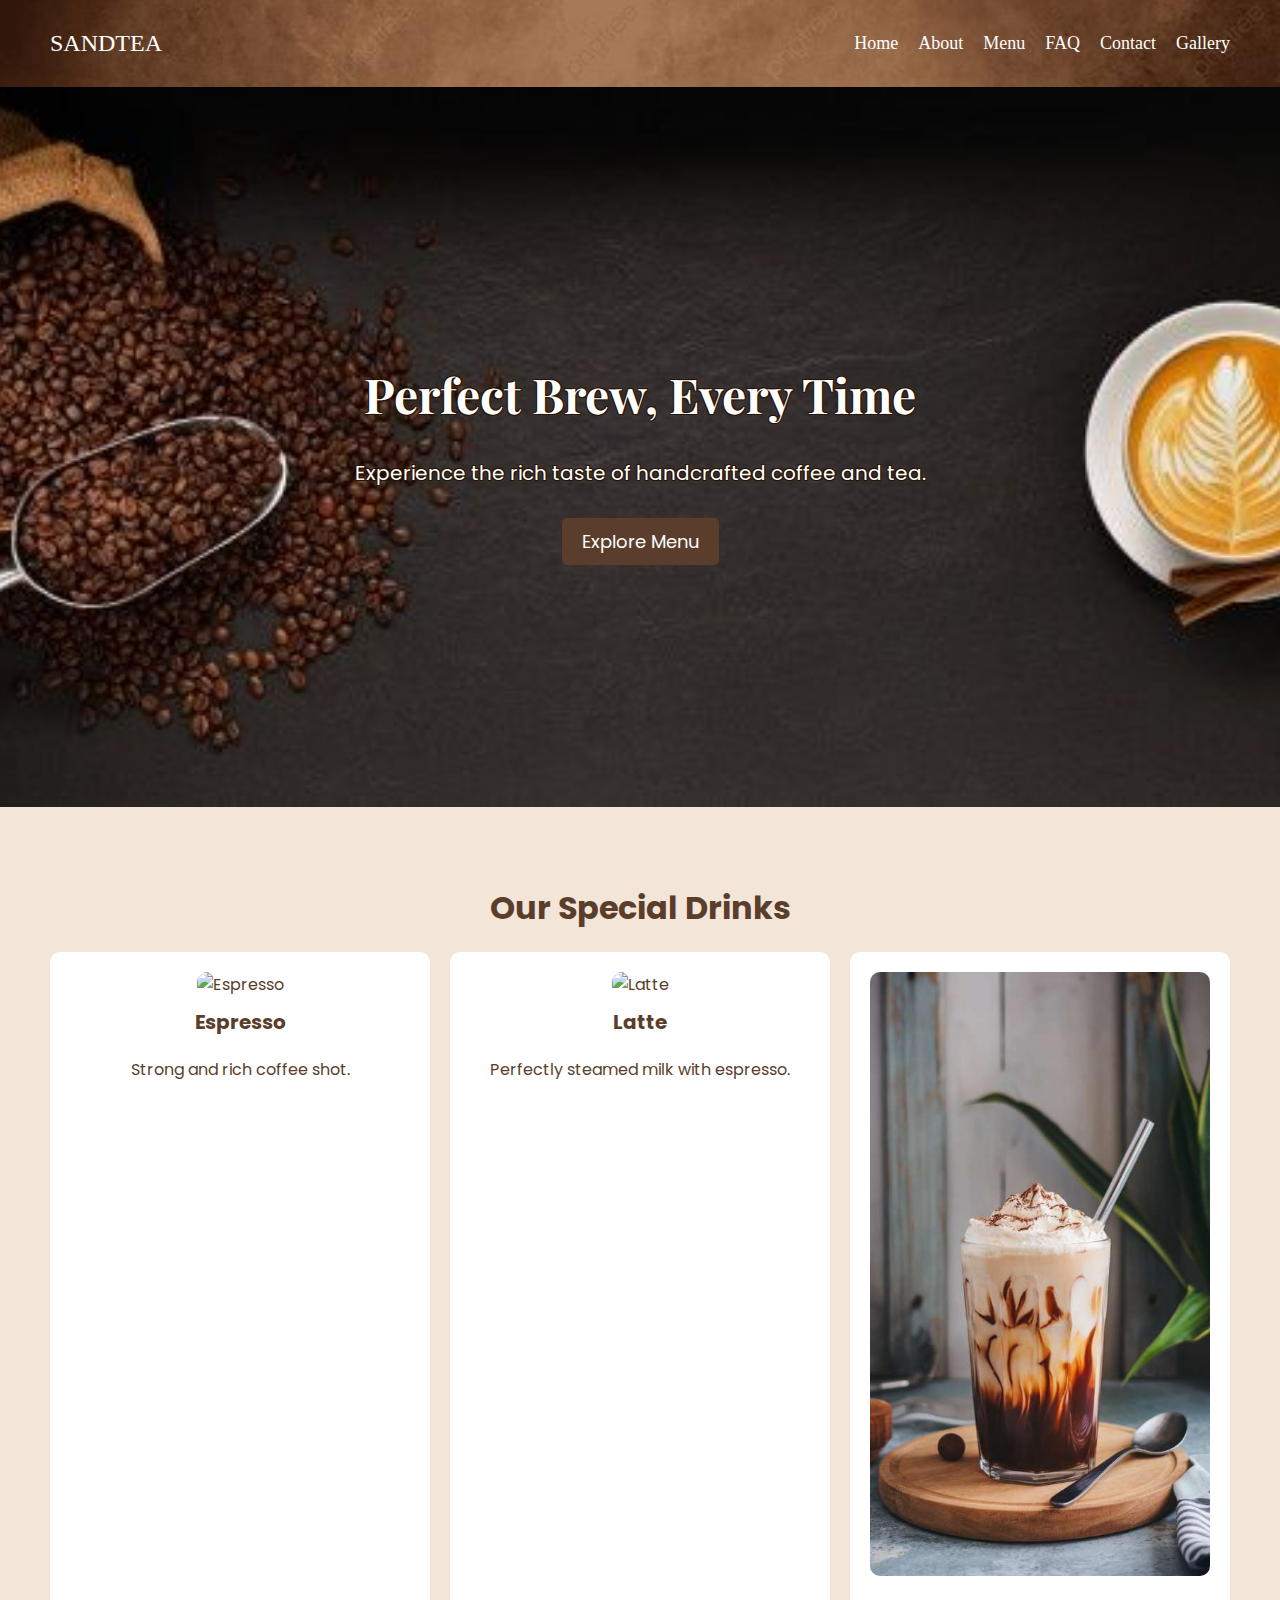
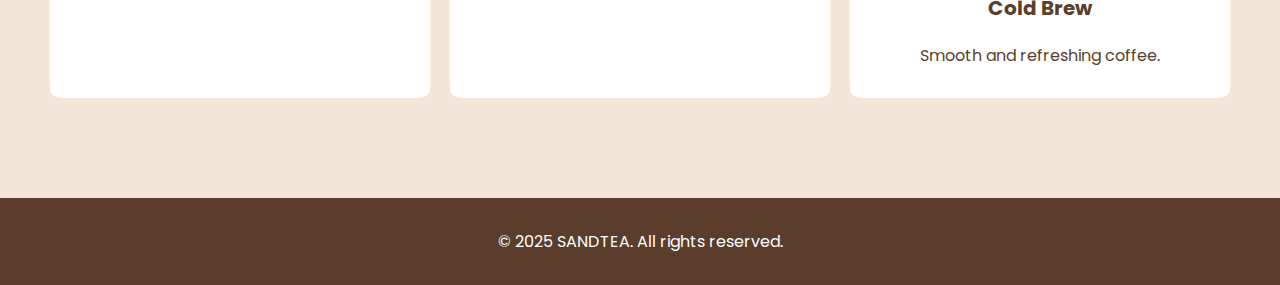
==== index.html @ 86bbfee8 "Add files via upload" ====
<!DOCTYPE html>
<html lang="en">
<head>
    <meta charset="UTF-8">
    <meta name="viewport" content="width=device-width, initial-scale=1.0">
    <meta name="description" content="SANDTEA - A perfect place for tea and coffee lovers">
    <title>SANDTEA - Home</title>
    <link rel="stylesheet" href="style.css">
    <script defer src="script.js"></script>
    <link href="https://fonts.googleapis.com/css2?family=Playfair+Display:wght@500&family=Poppins:wght@300;500&display=swap" rel="stylesheet">
</head>
<body>

    <!-- Navigation Bar -->
    <header>
        <nav class="navbar">
            <div class="logo">SANDTEA</div>
            <ul class="nav-links">
                <li><a href="#">Home</a></li>
                <li><a href="about.html">About</a></li>
                <li><a href="menu.html">Menu</a></li>
                <li><a href="faq.html">FAQ</a></li>
                <li><a href="contact.html">Contact</a></li>
                <li><a href="gallery.html">Gallery</a></li>

            </ul>
        </nav>
    </header>

    <!-- Hero Section -->
    <section class="hero">
        <div class="hero-text">
            <h1>Perfect Brew, Every Time</h1>
            <p>Experience the rich taste of handcrafted coffee and tea.</p>
            <a href="menu.html" class="btn">Explore Menu</a>
        </div>
    </section>

    <!-- Featured Section -->
    <section class="featured">
        <h2>Our Special Drinks</h2>
        <div class="menu-grid">
            <div class="menu-item">
                <img src="Images\espresso.jpg" alt="Espresso">
                <h3>Espresso</h3>
                <p>Strong and rich coffee shot.</p>
            </div>
            <div class="menu-item">
                <img src="Images\latte.jpg" alt="Latte">
                <h3>Latte</h3>
                <p>Perfectly steamed milk with espresso.</p>
            </div>
            <div class="menu-item">
                <img src="Images\coldbrew.jpg" alt="Cold Brew">
                <h3>Cold Brew</h3>
                <p>Smooth and refreshing coffee.</p>
            </div>
        </div>
    </section>

    <!-- Footer -->
    <footer>
        <p>&copy; 2025 SANDTEA. All rights reserved.</p>
    </footer>

</body>
</html>
---- style.css ----
/* General Styling */
body {
    font-family: 'Poppins', sans-serif;
    margin: 0;
    padding: 0;
    background-color: #f3e5d8;
    color: #5a3e2b;
}

/* Navigation Bar */
.navbar {
    background: #562601;
    background: url('Images/nav-bg.jpg') no-repeat center center/cover;
    display: flex;
    justify-content: space-between;
    align-items: center;
    padding: 15px 50px;
}

.navbar .logo {
    font-family:Impact;
    font-size: 24px;
    font-weight:lighter;
    color: white;
}

.nav-links {
    list-style: none;
    display: flex;
    gap: 20px;
}

.nav-links li {
    display: inline;
}

.nav-links a {
    font-family: 'Times New Roman';
    color: white;
    text-decoration: none;
    font-size: 18px;
    transition: color 0.3s ease;
}

.nav-links a:hover {
    color: #fddbb8;
}

/* Hero Section */
.hero {
    background: url('Images/coffee-bg.jpg') no-repeat center center/cover;
    height: 80vh;
    display: flex;
    align-items: center;
    justify-content: center;
    text-align: center;
    color: white;
}

.hero-text {
    max-width: 600px;
}

.hero h1 {
    font-size: 48px;
    text-shadow:
    -1px -1px 0 #291401,
    1px -1px 0 #291401,
    -1px 1px 0 #291401,
    1px  1px 0 #291401;
    font-family: 'Playfair Display', serif;
}

.hero p {
    font-size: 20px;
    text-shadow:
    -1px -1px 0 #291401,
    1px -1px 0 #291401,
    -1px 1px 0 #291401,
    1px  1px 0 #291401;
}

.btn {
    background-color: #5a3e2b;
    color: white;
    padding: 10px 20px;
    text-decoration: none;
    font-size: 18px;
    border-radius: 5px;
    display: inline-block;
    margin-top: 10px;
    transition: background-color 0.3s ease;
    }

.btn:hover {
    background: #8b5e3b;
}

/* Featured Section */
.featured {
    padding: 50px;
    text-align: center;
}

.featured h2 {
    font-size: 32px;
    margin-bottom: 20px;
}

.menu-grid {
    display: grid;
    grid-template-columns: repeat(auto-fit, minmax(250px, 1fr));
    gap: 20px;
}

.menu-item {
    background: white;
    padding: 20px;
    border-radius: 10px;
    transition: transform 0.3s ease, box-shadow 0.3s ease;
}

.menu-item img {
    width: 100%;
    border-radius: 10px;
}

.menu-item:hover {
    transform: translateY(-10px);
    box-shadow: 0px 5px 15px rgba(0, 0, 0, 0.2);
}

/* Footer */
footer {
    text-align: center;
    background: #5a3e2b;
    color: white;
    padding: 15px 0;
    margin-top: 50px;
}
/* About Hero Section */
.about-hero {
    background: url('Images/about-bg.jpg') no-repeat center center/cover;
    height: 60vh;
    display: flex;
    flex-direction: column;
    align-items: center;
    justify-content: center;
    text-align: center;
    
    padding: 20px;
}

.about-hero h1 {
    font-size: 42px;
    color: rgb(218, 216, 214);
    text-shadow:
    -1px -1px 0 #291401,
    1px -1px 0 #291401,
    -1px 1px 0 #291401,
    1px  1px 0 #291401;
    font-family: 'Playfair Display', serif;
}

.about-hero p {
    font-size: 18px;
    text-shadow:
    -1px -1px 0 #f3e5d8,
    1px -1px 0 #f3e5d8,
    -1px 1px 0 #f3e5d8,
    1px  1px 0 #f3e5d8;
    max-width: 600px;
}

/* Story Section */
.story {
    padding: 50px;
    text-align: center;
    background-color: #fff;
    color: #5a3e2b;
}

.story h2 {
    font-size: 32px;
    margin-bottom: 10px;
}

.story p {
    font-size: 18px;
    max-width: 800px;
    margin: auto;
    line-height: 1.6;
}
/* Menu Hero Section */
.menu-hero {
    background: url('Images/menu-bg.jpg') no-repeat center center/cover;
    height: 65vh;
    display: flex;
    flex-direction: column;
    align-items: center;
    justify-content: center;
    text-align: center;
    
    padding: 20px;
}

.menu-hero h1 {
    font-size: 42px;
    color: rgb(218, 216, 214);
    font-family:'Playfair Display', serif;
}

.menu-hero p {
    font-size: 18px;
    color: rgb(218, 216, 214);
     max-width:600px;
}

/* Menu Section */
.menu-section {
    padding: 50px;
    text-align: center;
    background-color: #a39f9f;
}

.menu-section h2 {
    font-size: 32px;
    margin-bottom: 20px;
}

/* Menu Grid */
.menu-grid {
    display: grid;
    grid-template-columns: repeat(auto-fit, minmax(250px, 1fr));
    gap: 20px;
}

.menu-item {
    background: rgb(255, 255, 255);
    padding: 20px;
    border-radius: 10px;
    transition: transform 0.3s ease, box-shadow 0.3s ease;
    text-align: center;
}

.menu-item img {
    width: 100%;
    border-radius: 10px;
}

.menu-item h3 {
    font-size: 20px;
    margin-top: 10px;
}

.menu-item p {
    font-size: 16px;
    margin: 10px 0;
    color: #5a3e2b;
}

.menu-item span {
    font-size: 18px;
    font-weight: bold;
    display: block;
    margin-top: 5px;
}

/* Hover Effect */
.menu-item:hover {
    transform: translateY(-10px);
    box-shadow: 0px 5px 15px rgba(0, 0, 0, 0.2);
}
/* FAQ Hero Section */
.faq-hero {
    background: url('Images/faq-bg.jpg') no-repeat center center/cover;
    height: 50vh;
    display: flex;
    flex-direction: column;
    align-items: center;
    justify-content: center;
    text-align: center;
    color: white;
    padding: 20px;
}

.faq-hero h1 {
    font-size: 42px;
    font-family: 'Playfair Display', serif;
}

.faq-hero p {
    font-size: 18px;
    max-width: 600px;
}

/* FAQ Section */
.faq-section {
    padding: 50px;
    text-align: center;
}

.faq-section h2 {
    font-size: 32px;
    margin-bottom: 20px;
}

/* FAQ Container */
.faq-container {
    max-width: 800px;
    margin: auto;
}

.faq-item {
    background: #f8f1e4;
    margin-bottom: 10px;
    border-radius: 8px;
    overflow: hidden;
}

/* FAQ Question */
.faq-question {
    width: 100%;
    text-align: left;
    padding: 15px;
    font-size: 18px;
    background: #8c5c3c;
    color: white;
    border: none;
    cursor: pointer;
    display: flex;
    justify-content: space-between;
    align-items: center;
}

/* FAQ Answer */
.faq-answer {
    max-height: 0;
    overflow: hidden;
    transition: max-height 0.4s ease-in-out;
    display: none;
    padding: 15px;
    font-size: 16px;
    color: #5a3e2b;
    text-align: left;
}

/* Open FAQ Answer */
.faq-item.active .faq-answer {
    display: block;
}

.faq-item.active .faq-question span {
    transform: rotate(45deg);
}
/* Contact Hero Section */
.contact-hero {
    background: url('Images/contact-bg.jpg') no-repeat center center/cover;
    height: 50vh;
    display: flex;
    flex-direction: column;
    align-items: center;
    justify-content: center;
    text-align: center;
    color: white;
    padding: 20px;
}

.contact-hero h1 {
    font-size: 42px;
    font-family: 'Playfair Display', serif;
}

.contact-hero p {
    font-size: 18px;
}

/* Contact Form Section */
.contact-section {
    padding: 50px;
    text-align: center;
}

.contact-section h2 {
    font-size: 32px;
    margin-bottom: 20px;
}

form {
    max-width: 550px;
    margin: auto;
    background: rgb(218, 216, 214);
    padding: 35px;
    border-radius: 10px;
}

form label {
    display:block;
    text-align:left;
    margin-top: 10px;
}

form input, form select, form textarea {
    width: 100%;
    padding: 10px;
    margin-top: 5px;
    border: 1px solid #8c5c3c;
    border-radius: 5px;
    font-size: 16px;
}

form button {
    width: 100%;
    padding: 10px;
    margin-top: 15px;
    background: #654f43;
    color: white;
    border: none;
    cursor: pointer;
    font-size: 18px;
    
}

form button:hover {
    background: #6a3f2a;
}

/* Form Validation Message */
.hidden {
    display: none;
}

#formMessage {
    margin-top: 10px;
    color: #6a3f2a;
}

/* Contact Info */
.contact-info {
    text-align: center;
    margin: 40px 0;
}

.contact-info h3 {
    font-size: 24px;
}

.contact-info p {
    font-size: 18px;
    color: #5a3e2b;
}

/* Responsive Design */
@media (max-width: 768px) {
    .contact-hero {
        height: 40vh;
    }

    .contact-hero h1 {
        font-size: 32px;
    }

    .contact-section {
        padding: 30px;
    }
}
/* Gallery Hero Section */
.gallery-hero {
    background: url('Images/gallery.jpg') no-repeat center center/cover;
    height: 50vh;
    display: flex;
    flex-direction: column;
    align-items: center;
    justify-content: center;
    text-align: center;
    color: white;
    padding: 20px;
}

.gallery-hero h1 {
    font-size: 42px;
    font-family: 'Playfair Display', serif;
}

.gallery-hero p {
    font-size: 18px;
}

/* Gallery Section */
.gallery-section {
    padding: 50px;
    text-align: center;
}

.gallery-container {
    display: grid;
    grid-template-columns: repeat(auto-fit, minmax(300px, 1fr));
    gap: 20px;
    max-width: 1000px;
    margin: auto;
}

.gallery-item {
    position: relative;
    overflow: hidden;
    border-radius: 10px;
    cursor: pointer;
}

.gallery-item img {
    width: 100%;
    height: auto;
    border-radius: 10px;
    transition: transform 0.3s ease-in-out;
}

.gallery-item:hover img {
    transform: scale(1.1);
}

.overlay {
    position: absolute;
    bottom: 0;
    left: 0;
    right: 0;
    background: rgba(0, 0, 0, 0.7);
    color: white;
    padding: 10px;
    text-align: center;
    transform: translateY(100%);
    transition: transform 0.3s ease-in-out;
}

.gallery-item:hover .overlay {
    transform: translateY(0);
}

/* Responsive Design */
@media (max-width: 768px) {
    .gallery-hero {
        height: 40vh;
    }

    .gallery-hero h1 {
        font-size: 32px;
    }

    .gallery-section {
        padding: 30px;
    }
}
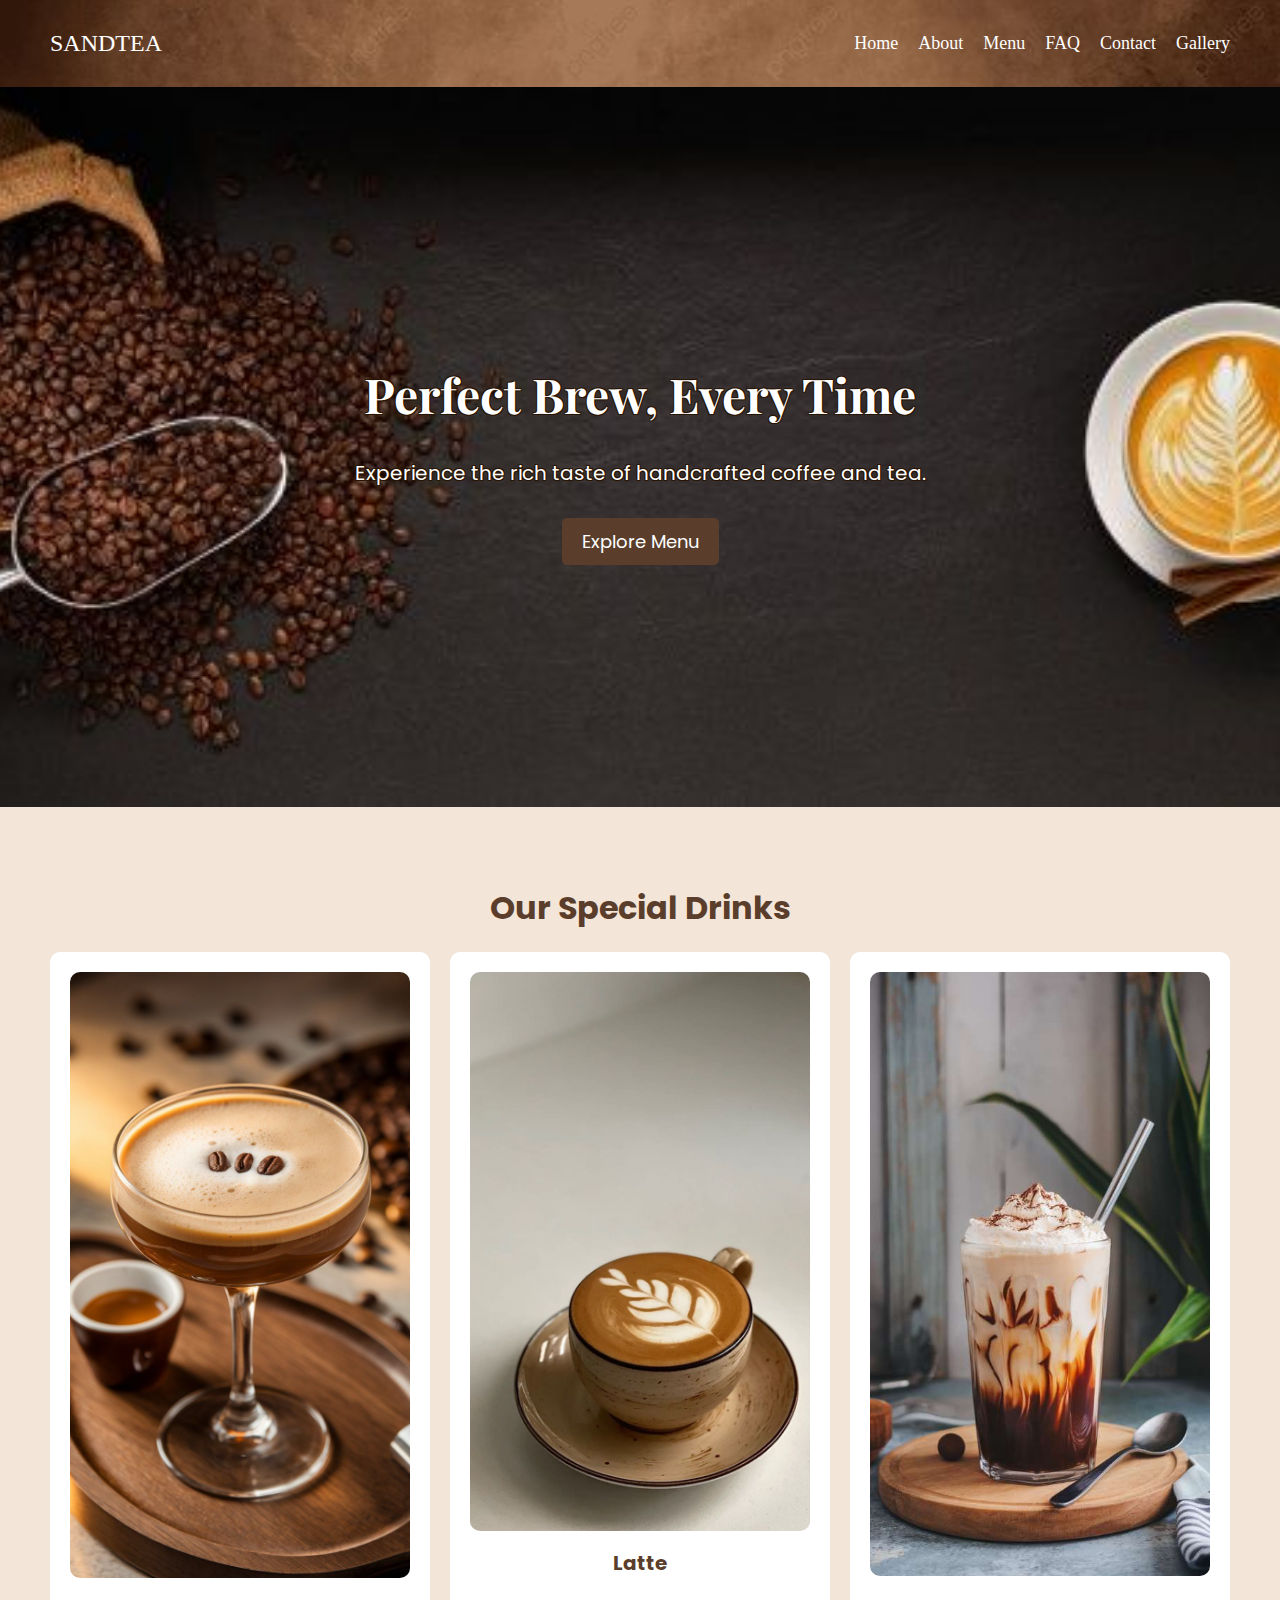
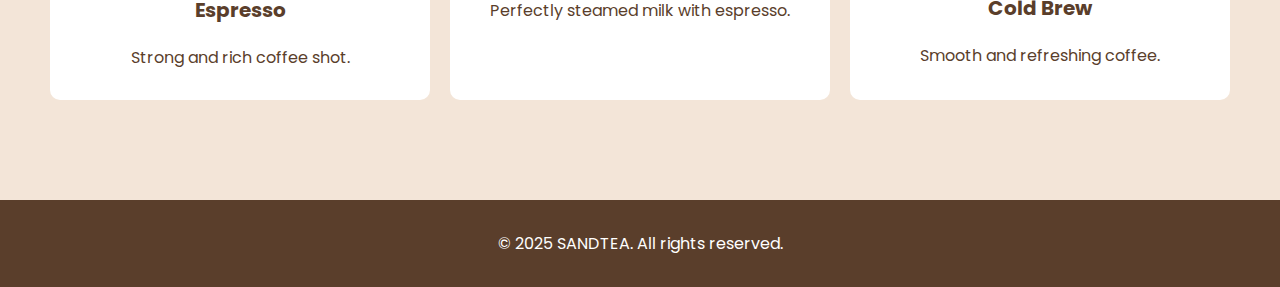
==== commit 21d82c4b: "Update index.html" ====
--- a/index.html
+++ b/index.html
@@ -41,12 +41,12 @@
         <h2>Our Special Drinks</h2>
         <div class="menu-grid">
             <div class="menu-item">
-                <img src="Images\espresso.jpg" alt="Espresso">
+                <img src="Images\Espresso.jpg" alt="Espresso">
                 <h3>Espresso</h3>
                 <p>Strong and rich coffee shot.</p>
             </div>
             <div class="menu-item">
-                <img src="Images\latte.jpg" alt="Latte">
+                <img src="Images\Latte.jpg" alt="Latte">
                 <h3>Latte</h3>
                 <p>Perfectly steamed milk with espresso.</p>
             </div>
